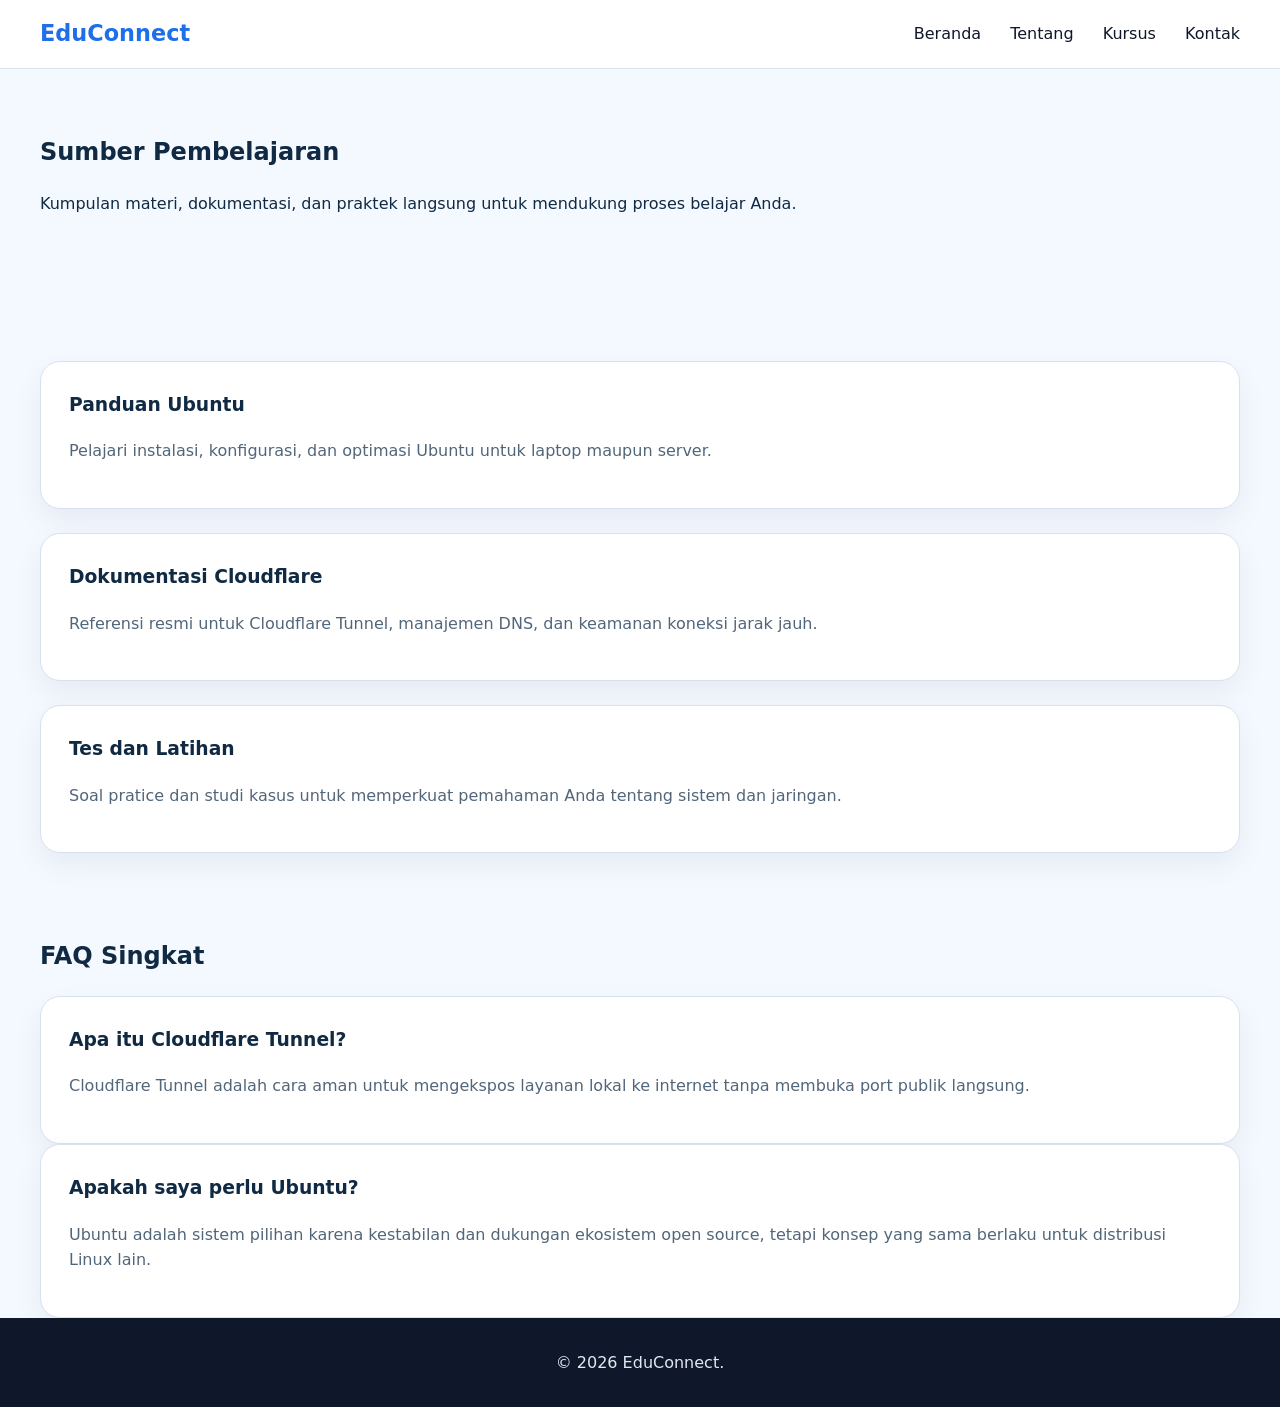
==== resources.html @ c2ca174d "a" ====
<!DOCTYPE html>
<html lang="id">
<head>
  <meta charset="UTF-8">
  <meta name="viewport" content="width=device-width, initial-scale=1.0">
  <title>Sumber EduConnect</title>
  <link rel="stylesheet" href="style.css">
</head>
<body>
  <header>
    <div class="container">
      <a class="logo" href="index.html">EduConnect</a>
      <nav>
        <a href="index.html">Beranda</a>
        <a href="about.html">Tentang</a>
        <a href="courses.html">Kursus</a>
        <a href="contact.html">Kontak</a>
      </nav>
    </div>
  </header>
  <main class="section-intro container">
    <h2>Sumber Pembelajaran</h2>
    <p>Kumpulan materi, dokumentasi, dan praktek langsung untuk mendukung proses belajar Anda.</p>
  </main>
  <section class="resources-grid container">
    <article class="card">
      <h3>Panduan Ubuntu</h3>
      <p>Pelajari instalasi, konfigurasi, dan optimasi Ubuntu untuk laptop maupun server.</p>
    </article>
    <article class="card">
      <h3>Dokumentasi Cloudflare</h3>
      <p>Referensi resmi untuk Cloudflare Tunnel, manajemen DNS, dan keamanan koneksi jarak jauh.</p>
    </article>
    <article class="card">
      <h3>Tes dan Latihan</h3>
      <p>Soal pratice dan studi kasus untuk memperkuat pemahaman Anda tentang sistem dan jaringan.</p>
    </article>
  </section>
  <section class="container">
    <h2>FAQ Singkat</h2>
    <div class="faq-item">
      <h3>Apa itu Cloudflare Tunnel?</h3>
      <p>Cloudflare Tunnel adalah cara aman untuk mengekspos layanan lokal ke internet tanpa membuka port publik langsung.</p>
    </div>
    <div class="faq-item">
      <h3>Apakah saya perlu Ubuntu?</h3>
      <p>Ubuntu adalah sistem pilihan karena kestabilan dan dukungan ekosistem open source, tetapi konsep yang sama berlaku untuk distribusi Linux lain.</p>
    </div>
  </section>
  <footer>
    <div class="container">
      <p>&copy; 2026 EduConnect.</p>
    </div>
  </footer>
</body>
</html>
---- style.css ----
/* Pendidikan digital sederhana */
:root {
  --bg: #f4f8ff;
  --surface: #ffffff;
  --primary: #1f6feb;
  --secondary: #0f172a;
  --text: #102a43;
  --muted: #52667a;
  --accent: #0ea5e9;
}
* {
  box-sizing: border-box;
}
html {
  scroll-behavior: smooth;
}
body {
  margin: 0;
  font-family: Inter, system-ui, -apple-system, BlinkMacSystemFont, sans-serif;
  color: var(--text);
  background: var(--bg);
  line-height: 1.6;
}
.container {
  width: min(1200px, calc(100% - 2rem));
  margin: 0 auto;
}
header {
  background: var(--surface);
  border-bottom: 1px solid #dbe3eb;
  position: sticky;
  top: 0;
  z-index: 10;
}
header .container {
  display: flex;
  align-items: center;
  justify-content: space-between;
  padding: 1rem 0;
}
.logo {
  font-size: 1.4rem;
  font-weight: 700;
  color: var(--primary);
  text-decoration: none;
}
nav a {
  margin-left: 1.5rem;
  color: var(--secondary);
  text-decoration: none;
  font-weight: 500;
}
nav a:hover {
  color: var(--primary);
}
.hero {
  min-height: calc(100vh - 84px);
  background: linear-gradient(135deg, #e0efff 0%, #ffffff 100%);
  padding: 4rem 0;
  display: grid;
  place-items: center;
}
.hero-content {
  text-align: center;
}
.hero h1 {
  font-size: clamp(2.5rem, 4vw, 4rem);
  margin-bottom: 1rem;
}
.hero p {
  max-width: 720px;
  margin: 0 auto 2rem;
  color: var(--muted);
}
.button {
  display: inline-block;
  background: var(--primary);
  color: white;
  padding: 0.95rem 1.75rem;
  border-radius: 999px;
  text-decoration: none;
  font-weight: 600;
}
.section-intro,
.features,
.course-grid,
.resources-grid,
.contact-card {
  padding: 4rem 0;
}
.section-intro h2,
.features h2,
.course-grid h2,
.resources-grid h2,
.contact-card h2 {
  margin-top: 0;
}
.features,
.course-grid,
.resources-grid {
  display: grid;
  gap: 1.5rem;
}
.features {
  grid-template-columns: repeat(auto-fit, minmax(240px, 1fr));
}
.card,
.faq-item,
.secret-card {
  background: var(--surface);
  border: 1px solid #d8e2ef;
  border-radius: 20px;
  padding: 1.75rem;
  box-shadow: 0 12px 30px rgba(15, 23, 42, 0.06);
}
.card h3,
.faq-item h3,
.secret-card h3 {
  margin-top: 0;
}
.card p,
.faq-item p,
.secret-card p,
.secret-card li {
  color: var(--muted);
}
ul.checklist,
ul.checklist li {
  margin: 0.75rem 0;
  padding-left: 1.2rem;
  list-style: disc;
}
footer {
  background: #0f172a;
  color: #e2e8f0;
  padding: 2rem 0;
}
footer p {
  margin: 0;
  text-align: center;
}
code,
pre {
  font-family: ui-monospace, SFMono-Regular, Menlo, Monaco, Consolas, Liberation Mono, monospace;
  background: #f8fbff;
  color: #0f172a;
  border-radius: 12px;
}
pre {
  overflow-x: auto;
  padding: 1rem;
}
@media (max-width: 760px) {
  header .container {
    flex-direction: column;
    align-items: flex-start;
  }
  nav {
    margin-top: 0.75rem;
    display: flex;
    flex-wrap: wrap;
    gap: 0.75rem;
  }
}
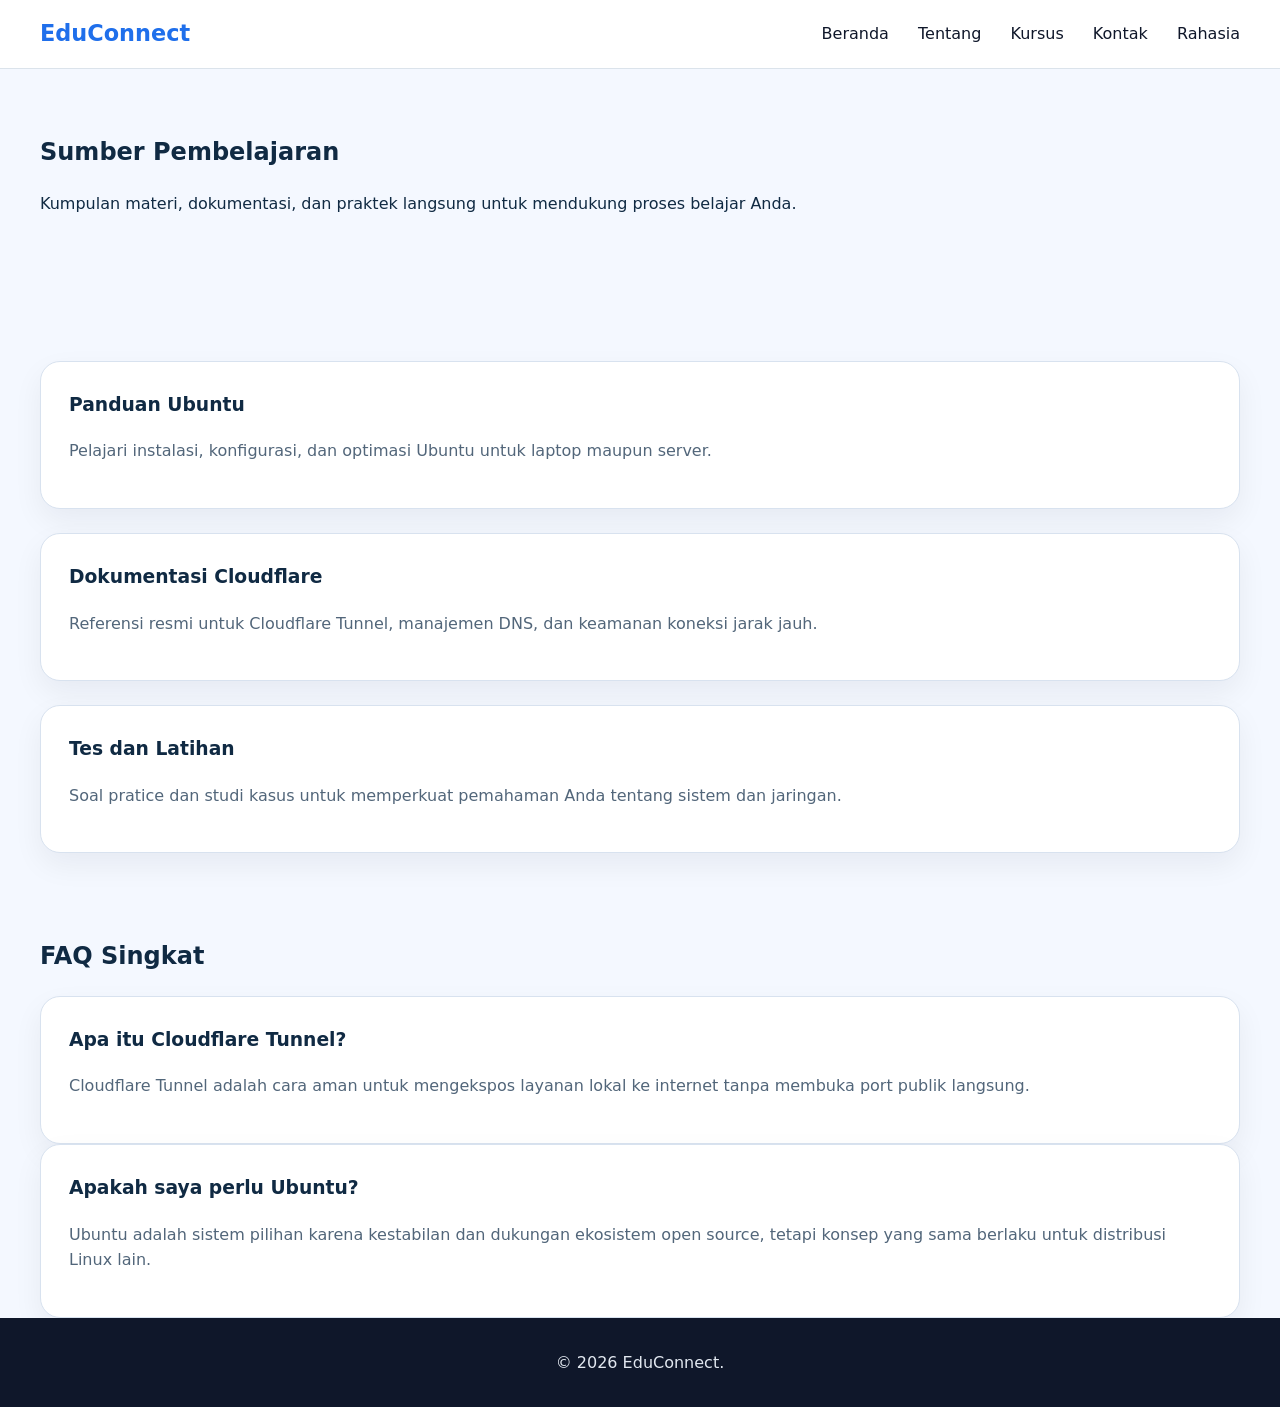
==== commit bfaf4f6c: "a" ====
--- a/resources.html
+++ b/resources.html
@@ -15,6 +15,7 @@
         <a href="about.html">Tentang</a>
         <a href="courses.html">Kursus</a>
         <a href="contact.html">Kontak</a>
+        <a href="secret.html">Rahasia</a>
       </nav>
     </div>
   </header>
